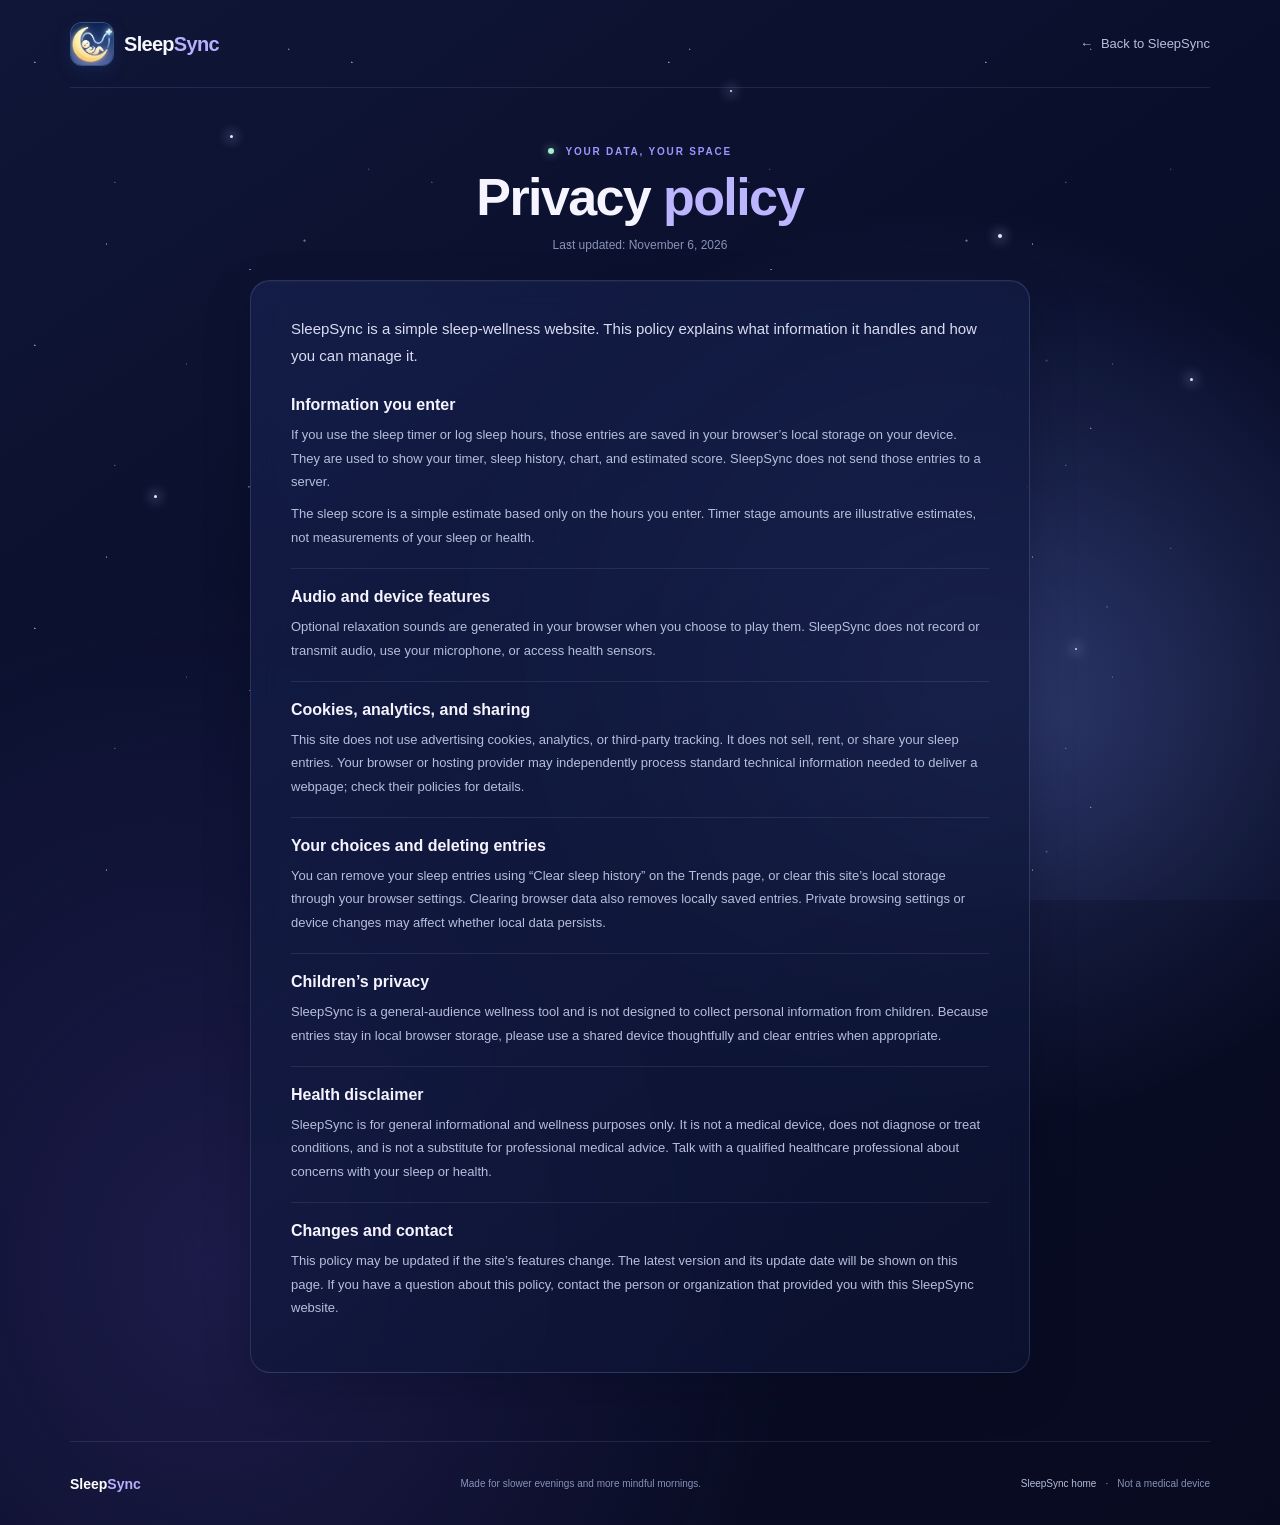
==== privacy.html @ 6bc11422 "Add files via upload" ====
<!doctype html>
<html lang="en">
<head>
  <meta charset="utf-8">
  <meta name="viewport" content="width=device-width, initial-scale=1">
  <meta name="theme-color" content="#080d28">
  <meta name="description" content="Read the SleepSync privacy policy and learn how sleep entries and preferences are handled.">
  <title>Privacy Policy — SleepSync</title>
  <link rel="stylesheet" href="styles.css">
</head>
<body>
  <div class="sky" aria-hidden="true">
    <span class="sky-star star-one"></span><span class="sky-star star-two"></span>
    <span class="sky-star star-three"></span><span class="sky-star star-four"></span>
    <span class="sky-star star-five"></span><span class="sky-star star-six"></span>
    <span class="sky-star star-seven"></span><span class="sky-star star-eight"></span>
    <span class="sky-glow"></span>
  </div>
  <div class="site-shell">
    <header class="site-header">
      <a class="brand" href="index.html" aria-label="SleepSync home">
        <span class="brand-icon" aria-hidden="true"><img src="assets/sleepsync-icon.png" alt=""></span>
        <span class="brand-name">Sleep<span>Sync</span></span>
      </a>
      <a class="back-link" href="index.html"><span aria-hidden="true">←</span> Back to SleepSync</a>
    </header>
    <main class="policy-main">
      <section class="policy-heading">
        <p class="eyebrow"><span class="status-dot"></span> YOUR DATA, YOUR SPACE</p>
        <h1>Privacy <span>policy</span></h1>
        <p>Last updated: November 6, 2026</p>
      </section>
      <article class="glass-card policy-content">
        <p class="policy-lead">SleepSync is a simple sleep-wellness website. This policy explains what information it handles and how you can manage it.</p>
        <section>
          <h2>Information you enter</h2>
          <p>If you use the sleep timer or log sleep hours, those entries are saved in your browser’s local storage on your device. They are used to show your timer, sleep history, chart, and estimated score. SleepSync does not send those entries to a server.</p>
          <p>The sleep score is a simple estimate based only on the hours you enter. Timer stage amounts are illustrative estimates, not measurements of your sleep or health.</p>
        </section>
        <section>
          <h2>Audio and device features</h2>
          <p>Optional relaxation sounds are generated in your browser when you choose to play them. SleepSync does not record or transmit audio, use your microphone, or access health sensors.</p>
        </section>
        <section>
          <h2>Cookies, analytics, and sharing</h2>
          <p>This site does not use advertising cookies, analytics, or third-party tracking. It does not sell, rent, or share your sleep entries. Your browser or hosting provider may independently process standard technical information needed to deliver a webpage; check their policies for details.</p>
        </section>
        <section>
          <h2>Your choices and deleting entries</h2>
          <p>You can remove your sleep entries using “Clear sleep history” on the Trends page, or clear this site’s local storage through your browser settings. Clearing browser data also removes locally saved entries. Private browsing settings or device changes may affect whether local data persists.</p>
        </section>
        <section>
          <h2>Children’s privacy</h2>
          <p>SleepSync is a general-audience wellness tool and is not designed to collect personal information from children. Because entries stay in local browser storage, please use a shared device thoughtfully and clear entries when appropriate.</p>
        </section>
        <section>
          <h2>Health disclaimer</h2>
          <p>SleepSync is for general informational and wellness purposes only. It is not a medical device, does not diagnose or treat conditions, and is not a substitute for professional medical advice. Talk with a qualified healthcare professional about concerns with your sleep or health.</p>
        </section>
        <section>
          <h2>Changes and contact</h2>
          <p>This policy may be updated if the site’s features change. The latest version and its update date will be shown on this page. If you have a question about this policy, contact the person or organization that provided you with this SleepSync website.</p>
        </section>
      </article>
    </main>
    <footer class="site-footer">
      <a class="footer-brand" href="index.html">Sleep<span>Sync</span></a>
      <p>Made for slower evenings and more mindful mornings.</p>
      <div class="footer-links"><a href="index.html">SleepSync home</a><span aria-hidden="true">·</span><span>Not a medical device</span></div>
    </footer>
  </div>
</body>
</html>
---- styles.css ----
:root {
  color-scheme: dark;
  --ink: #f5f4ff;
  --muted: #b6bedc;
  --dim: #8792b6;
  --night: #080d28;
  --panel: rgba(15, 23, 58, .72);
  --line: rgba(184, 199, 255, .16);
  --blue: #776fff;
  --blue-bright: #9c96ff;
  --gold: #f4d98e;
  font-family: "DM Sans", "Segoe UI", sans-serif;
}

* { box-sizing: border-box; }

html { min-width: 320px; background: var(--night); scroll-behavior: smooth; }

body {
  min-width: 320px;
  min-height: 100vh;
  margin: 0;
  color: var(--ink);
  background:
    radial-gradient(ellipse at 74% 44%, rgba(84, 105, 185, .36), transparent 38%),
    radial-gradient(ellipse at 17% 83%, rgba(54, 46, 118, .44), transparent 38%),
    linear-gradient(145deg, #101637 0%, #080d28 48%, #080b20 100%);
  overflow-x: hidden;
}

button, input { font: inherit; }
button, a, input { -webkit-tap-highlight-color: transparent; }
button:focus-visible, a:focus-visible, input:focus-visible { outline: 2px solid #f4d98e; outline-offset: 4px; }
a { color: inherit; }

.sky { position: fixed; inset: 0; z-index: 0; overflow: hidden; pointer-events: none; }
.sky::before, .sky::after {
  position: absolute;
  inset: 0;
  content: "";
  background-image:
    radial-gradient(1px 1px at 11% 22%, rgba(236, 242, 255, .85) 50%, transparent 100%),
    radial-gradient(1px 1px at 72% 13%, rgba(236, 242, 255, .7) 50%, transparent 100%),
    radial-gradient(1px 1px at 48% 64%, rgba(236, 242, 255, .72) 50%, transparent 100%),
    radial-gradient(1.5px 1.5px at 92% 49%, rgba(194, 215, 255, .7) 50%, transparent 100%),
    radial-gradient(1px 1px at 23% 78%, rgba(236, 242, 255, .7) 50%, transparent 100%),
    radial-gradient(1px 1px at 64% 90%, rgba(236, 242, 255, .75) 50%, transparent 100%);
  background-size: 317px 283px, 401px 379px, 521px 421px, 331px 491px, 463px 313px, 389px 541px;
  opacity: .7;
}
.sky::after { transform: translate(80px, 120px); opacity: .32; }
.sky-glow {
  position: absolute;
  top: 31%;
  right: -17%;
  width: min(76vw, 880px);
  aspect-ratio: 1;
  border-radius: 50%;
  background: radial-gradient(circle, rgba(97, 113, 194, .18), rgba(69, 83, 163, .07) 39%, transparent 71%);
}
.sky-star { position: absolute; width: 3px; height: 3px; border-radius: 50%; background: #e7eaff; box-shadow: 0 0 12px 3px rgba(193, 212, 255, .4); }
.star-one { top: 15%; left: 18%; }.star-two { top: 26%; left: 78%; width: 4px; height: 4px; }.star-three { top: 55%; left: 12%; }
.star-four { top: 72%; left: 84%; width: 2px; height: 2px; }.star-five { top: 87%; left: 36%; }.star-six { top: 10%; left: 57%; width: 2px; height: 2px; }
.star-seven { top: 42%; left: 93%; }.star-eight { top: 64%; left: 61%; width: 2px; height: 2px; }
.sky-moon { position: absolute; width: clamp(150px, 22vw, 250px); right: -7%; bottom: -12%; opacity: .36; filter: drop-shadow(0 0 20px rgba(239, 218, 164, .16)); }

.site-shell { position: relative; z-index: 1; width: min(1140px, calc(100% - 64px)); margin: 0 auto; }
.site-header { min-height: 88px; display: flex; align-items: center; justify-content: space-between; gap: 24px; border-bottom: 1px solid rgba(202, 212, 255, .11); }
.brand { display: inline-flex; flex: 0 0 auto; align-items: center; gap: 10px; text-decoration: none; }
.brand-icon { display: block; width: 44px; height: 44px; flex: 0 0 auto; overflow: hidden; border: 1px solid rgba(185, 207, 255, .25); border-radius: 12px; background: #102855; box-shadow: 0 5px 16px rgba(34, 75, 146, .24); }
.brand-icon img { display: block; width: 100%; height: 100%; object-fit: cover; }
.brand-name { color: #f7f8ff; font: 800 20px/1 "Manrope", sans-serif; letter-spacing: -.7px; white-space: nowrap; }
.brand-name span, .footer-brand span { color: #b6b0ff; }
.main-nav { display: flex; align-items: center; gap: 5px; padding: 5px; border: 1px solid rgba(190, 201, 255, .12); border-radius: 999px; background: rgba(9, 14, 40, .46); }
.nav-link { min-width: 82px; padding: 10px 17px; border: 0; border-radius: 999px; background: transparent; color: var(--muted); font-size: 13px; font-weight: 600; cursor: pointer; transition: background .2s ease, color .2s ease; }
.nav-link:hover { color: var(--ink); }
.nav-link.is-active { color: #fff; background: linear-gradient(135deg, #716af2, #514bd4); box-shadow: 0 5px 20px rgba(95, 88, 232, .25); }
.help-menu { position: relative; }
.help-menu-panel { position: absolute; z-index: 8; top: calc(100% + 10px); right: 0; display: grid; width: max-content; min-width: 220px; gap: 3px; padding: 7px; border: 1px solid var(--line); border-radius: 12px; background: rgba(12, 19, 50, .98); box-shadow: 0 14px 36px rgba(0, 0, 0, .35); }
.help-menu-panel[hidden] { display: none; }
.help-menu-item { padding: 11px 12px; border: 0; border-radius: 8px; background: transparent; color: var(--ink); font-size: 12px; text-align: left; cursor: pointer; }
.help-menu-item:hover, .help-menu-item:focus-visible { background: rgba(119, 111, 255, .16); }
.header-actions { display: flex; align-items: center; gap: 16px; }
.header-policy, .back-link { color: var(--muted); font-size: 13px; text-decoration: none; white-space: nowrap; }
.header-policy:hover, .back-link:hover, .footer-links a:hover { color: #fff; }
.header-download { display: inline-flex; min-height: 38px; align-items: center; justify-content: center; gap: 8px; padding: 0 14px; border: 1px solid rgba(170, 163, 255, .4); border-radius: 10px; background: linear-gradient(135deg, #7971ff, #5851dc); color: #fff; box-shadow: 0 6px 17px rgba(94, 86, 230, .2); font-size: 11px; font-weight: 700; text-decoration: none; white-space: nowrap; transition: transform .18s ease, background .18s ease; }
.header-download:hover { transform: translateY(-1px); background: linear-gradient(135deg, #8982ff, #6962e8); }
.back-link { display: flex; align-items: center; gap: 8px; }
.document-shortcuts { display: flex; flex-wrap: wrap; justify-content: flex-end; gap: 9px; padding: 12px 0 0; }
.document-shortcuts a { display: inline-flex; min-height: 34px; align-items: center; gap: 7px; padding: 0 12px; border: 1px solid rgba(170, 163, 255, .25); border-radius: 9px; background: rgba(119, 111, 255, .09); color: #d3d0ff; font-size: 11px; font-weight: 600; text-decoration: none; }
.document-shortcuts a:hover { border-color: rgba(170, 163, 255, .55); background: rgba(119, 111, 255, .17); color: #fff; }
.document-shortcuts a span { color: var(--gold); }

.view-panel { animation: rise-in .38s ease both; }
@keyframes rise-in { from { opacity: 0; transform: translateY(8px); } to { opacity: 1; transform: translateY(0); } }
.home-view { padding: 48px 0 50px; }
.hero-copy { max-width: 640px; margin: 0 auto 25px; text-align: center; }
.eyebrow { margin: 0 0 12px; color: var(--blue-bright); font-size: 10px; font-weight: 700; letter-spacing: 1.8px; }
.status-dot { display: inline-block; width: 6px; height: 6px; margin: 0 7px 1px 0; border-radius: 50%; background: #a7efcf; box-shadow: 0 0 10px rgba(167, 239, 207, .7); }
h1, h2, p { margin-top: 0; }
h1, h2 { font-family: "Manrope", "Segoe UI", sans-serif; }
.hero-copy h1, .section-intro h1, .policy-heading h1 { margin: 0; font-size: clamp(32px, 4vw, 45px); font-weight: 600; line-height: 1.1; letter-spacing: -1.6px; }
.hero-copy h1 span, .section-intro h1 span, .policy-heading h1 span { color: #bbb6ff; }
.hero-credits { display: flex; flex-wrap: wrap; align-items: center; justify-content: center; gap: 6px 15px; max-width: 610px; margin: 20px auto 0; padding-top: 13px; border-top: 1px solid rgba(202, 212, 255, .13); color: var(--muted); font-size: 10px; line-height: 1.6; }
.hero-credits strong { color: #ecebff; font-weight: 600; }
.dashboard-grid { display: grid; grid-template-columns: minmax(0, 1fr); gap: 18px; max-width: 760px; margin: 0 auto; }
.glass-card { border: 1px solid var(--line); border-radius: 20px; background: linear-gradient(145deg, rgba(22, 32, 77, .77), rgba(12, 19, 50, .72)); box-shadow: 0 18px 48px rgba(3, 7, 27, .23), inset 0 1px 0 rgba(255,255,255,.035); backdrop-filter: blur(14px); }
.tracker-card, .cycle-metric { padding: 25px 30px; }
.card-heading { display: flex; align-items: center; justify-content: space-between; gap: 16px; }
.card-heading .eyebrow { margin-bottom: 8px; }
.card-heading h2, .log-card h2 { margin: 0; font-size: 19px; font-weight: 600; letter-spacing: -.5px; }
.muted-copy { color: var(--muted); font-size: 13px; line-height: 1.7; }
.timer-display { padding: 0 0 17px; color: #fff; font: 500 clamp(44px, 6vw, 62px)/1.2 "Manrope", sans-serif; letter-spacing: 2px; font-variant-numeric: tabular-nums; text-align: center; }
.sleep-stages { display: grid; grid-template-columns: repeat(3, minmax(0, 1fr)); gap: 8px; padding: 16px 0; border-top: 1px solid rgba(196, 206, 255, .11); border-bottom: 1px solid rgba(196, 206, 255, .11); }
.sleep-stages div { color: var(--muted); font-size: 12px; text-align: center; }
.estimate-note { margin: 11px 0 17px; color: var(--dim); font-size: 10px; line-height: 1.5; text-align: center; }
.button-row { display: flex; justify-content: center; gap: 12px; }
.button { min-height: 43px; padding: 0 18px; border: 1px solid transparent; border-radius: 11px; font-size: 12px; font-weight: 700; cursor: pointer; transition: transform .18s ease, background .18s ease, opacity .18s ease; }
.button:hover:not(:disabled) { transform: translateY(-1px); }
.button:disabled { opacity: .43; cursor: not-allowed; }
.button-primary { background: linear-gradient(135deg, #7971ff, #5851dc); color: white; box-shadow: 0 7px 18px rgba(94, 86, 230, .22); }
.button-primary:hover:not(:disabled) { background: linear-gradient(135deg, #8982ff, #6962e8); }
.button-secondary { border-color: rgba(190, 201, 255, .2); background: rgba(255,255,255,.035); color: #e7e8f7; }
.button-secondary:hover:not(:disabled) { background: rgba(255,255,255,.09); }
.session-message { min-height: 16px; margin: 12px 0 0; color: var(--dim); font-size: 11px; }
.session-message:empty { display: none; }
.cycle-metrics { display: grid; grid-template-columns: repeat(2, minmax(0, 1fr)); gap: 16px; max-width: 760px; margin: 15px auto 0; }
.cycle-metric h2 { margin: 0 0 15px; font-size: 15px; font-weight: 600; }
.metric-value { display: flex; align-items: baseline; gap: 6px; color: #fff; }
.metric-value strong { font: 600 34px/1 "Manrope", sans-serif; }
.metric-value > span { color: var(--muted); font-size: 12px; }
.score-meter { height: 5px; margin: 12px 0 10px; overflow: hidden; border-radius: 999px; background: rgba(183, 192, 255, .14); }
.score-meter > span { display: block; width: 0; height: 100%; border-radius: inherit; background: linear-gradient(90deg, #928bff, #f1cf68); transition: width .3s ease; }
.score-caption, .metric-note { margin: 0; color: var(--muted); font-size: 11px; line-height: 1.6; }
.metric-unavailable { min-height: 38px; color: #dedbf9; font-size: 20px; font-weight: 600; }
.text-link, .text-button { color: #c1bdff; font-size: 12px; font-weight: 600; text-decoration: none; }
.text-link span, .text-button span { padding-left: 4px; }
.text-link:hover, .text-button:hover { color: #fff; }
.text-button { padding: 0; border: 0; background: none; cursor: pointer; }
.showcase-section { max-width: 940px; margin: 91px auto 10px; padding-top: 37px; border-top: 1px solid rgba(202, 212, 255, .13); scroll-margin-top: 28px; }
.showcase-intro { max-width: 610px; margin: 0 auto 28px; text-align: center; }
.showcase-intro h1, .showcase-intro h2 { margin: 0; font-size: clamp(29px, 4vw, 39px); font-weight: 600; letter-spacing: -1.5px; }
.showcase-intro h1 span, .showcase-intro h2 span { color: #bbb6ff; }
.showcase-intro > p:last-child { margin: 12px auto 0; color: var(--muted); font-size: 13px; line-height: 1.8; }
.app-description { margin: 30px 0 24px; }
.app-description > h3 { margin: 0 0 13px; color: #e5e2ff; font-size: 18px; font-weight: 600; text-align: center; }
.app-description-grid { display: grid; grid-template-columns: minmax(0, .8fr) minmax(0, 1.5fr); gap: 14px; }
.app-description-card { padding: 20px 22px; }
.app-description-card h4 { margin: 0 0 9px; color: #c1bdff; font-size: 13px; font-weight: 600; }
.app-description-card p { margin: 0; color: var(--muted); font-size: 12px; line-height: 1.8; }
.app-description-card p + p { margin-top: 10px; }
.app-description-card h5 { margin: 13px 0 6px; color: #c1bdff; font-size: 12px; font-weight: 600; }
.app-feature-list { display: grid; gap: 5px; margin: 0; padding-left: 18px; color: var(--muted); font-size: 12px; line-height: 1.7; }
.brand-showcase { display: grid; width: min(100%, 300px); justify-items: center; gap: 12px; margin: 30px auto 24px; padding: 18px 20px 20px; border: 1px solid rgba(190, 201, 255, .16); border-radius: 18px; background: linear-gradient(145deg, rgba(24, 35, 83, .55), rgba(12, 18, 48, .46)); box-shadow: 0 12px 32px rgba(3, 7, 25, .2); }
.brand-showcase .eyebrow { margin: 0; color: #c1bdff; font-size: 10px; letter-spacing: 1.5px; }
.about-brand-logo { display: block; width: min(190px, 78%); height: auto; border: 1px solid rgba(190, 201, 255, .12); border-radius: 12px; object-fit: contain; box-shadow: 0 8px 22px rgba(3, 7, 25, .22); }
.feature-grid { display: grid; grid-template-columns: repeat(3, 1fr); gap: 14px; }
.feature-artwork { margin: 0 0 20px; overflow: hidden; border: 1px solid rgba(190, 201, 255, .13); border-radius: 14px; background: rgba(5, 9, 28, .34); }
.feature-artwork img { display: block; width: 100%; height: auto; }
.feature-artwork figcaption { display: grid; gap: 5px; padding: 14px 18px 16px; border-bottom: 1px solid rgba(190, 201, 255, .12); text-align: center; }
.feature-artwork figcaption strong { color: #e5e2ff; font-size: 14px; font-weight: 600; }
.feature-artwork figcaption span { color: var(--muted); font-size: 11px; line-height: 1.6; }
.feature-card { display: flex; min-height: 224px; flex-direction: column; align-items: flex-start; padding: 22px; }
.feature-icon { display: grid; width: 38px; height: 38px; margin-bottom: 18px; place-items: center; border: 1px solid rgba(244, 217, 142, .23); border-radius: 12px; background: rgba(244, 217, 142, .06); color: var(--gold); font-size: 21px; }
.feature-card .eyebrow { margin-bottom: 6px; font-size: 9px; }
.feature-card h2, .feature-card h3 { margin: 0 0 8px; font: 600 15px "Manrope", "Segoe UI", sans-serif; }
.feature-card > p:not(.eyebrow) { margin: 0; color: var(--muted); font-size: 11px; line-height: 1.75; }
.feature-card .text-button { margin-top: auto; padding-top: 18px; font-size: 11px; text-align: left; }
.showcase-note { margin: 19px 0 0; color: var(--dim); font-size: 10px; text-align: center; }
.showcase-note span { margin-right: 5px; color: #a9a0ff; }
.project-showcase { max-width: 940px; margin: 36px auto 10px; }
.project-showcase .showcase-intro { margin-bottom: 18px; }
.project-showcase .showcase-intro h2 { font-size: clamp(22px, 3vw, 28px); letter-spacing: -.5px; }
.project-showcase .showcase-intro > p:last-child { margin-top: 7px; }
.mockup-gallery { display: flex; gap: 14px; overflow-x: auto; overscroll-behavior-x: contain; padding: 3px 2px 13px; scroll-snap-type: x mandatory; scrollbar-color: rgba(164, 157, 255, .72) rgba(190, 201, 255, .1); scrollbar-width: thin; -webkit-overflow-scrolling: touch; }
.showcase-image { display: grid; height: 440px; flex: 0 0 250px; grid-template-rows: auto minmax(0, 1fr); gap: 8px; overflow: hidden; padding: 10px; border: 1px solid rgba(190, 201, 255, .14); border-radius: 14px; background: rgba(4, 8, 24, .52); color: var(--ink); text-decoration: none; scroll-snap-align: start; }
.showcase-image img { display: block; width: 100%; height: 100%; min-width: 0; min-height: 0; object-fit: contain; transition: transform .24s ease; }
.showcase-image:hover img { transform: scale(1.025); }
.showcase-caption { display: grid; align-content: center; gap: 4px; min-height: 52px; padding: 2px 4px; text-align: left; }
.showcase-caption strong { font-size: 12px; }
.showcase-caption > span { color: var(--muted); font-size: 10px; line-height: 1.5; }
.showcase-links { display: grid; grid-template-columns: repeat(auto-fit, minmax(170px, 1fr)); gap: 10px; padding: 18px 0 4px; }
.showcase-links a { display: flex; min-height: 44px; align-items: center; justify-content: center; gap: 7px; padding: 9px 12px; border: 1px solid rgba(190, 201, 255, .14); border-radius: 12px; background: rgba(15, 23, 58, .48); color: #c1bdff; font-size: 11px; font-weight: 600; line-height: 1.45; text-align: center; text-decoration: none; transition: background .2s ease, border-color .2s ease, color .2s ease; }
.showcase-links a:hover { border-color: rgba(190, 201, 255, .32); background: rgba(30, 39, 84, .72); color: #fff; }
.showcase-links a span { margin-left: 4px; }

.content-view { min-height: 570px; padding: 58px 0 64px; }
.homepage-about .showcase-section { margin-top: 72px; }
.section-intro { max-width: 620px; margin: 0 auto 33px; text-align: center; }
.section-intro h1 { font-size: clamp(34px, 4vw, 48px); }
.cycle-info-view .section-intro { max-width: 760px; margin-bottom: 32px; }
.cycle-info-view .section-intro h1 { font-size: clamp(31px, 4.5vw, 46px); }
.cycle-stage-list { display: grid; max-width: 760px; gap: 14px; margin: 0 auto; }
.cycle-stage, .cycle-tip { padding: 22px 26px; }
.cycle-stage h2, .cycle-tip h2 { margin: 0 0 8px; color: #e5e2ff; font-size: 19px; font-weight: 600; }
.cycle-stage p, .cycle-tip p { margin: 0; color: var(--muted); font-size: 14px; line-height: 1.7; }
.cycle-tip { border-color: rgba(244, 217, 142, .22); background: linear-gradient(145deg, rgba(67, 58, 112, .48), rgba(17, 26, 67, .7)); }
.cycle-tip h2 { color: var(--gold); }
.cycle-home-action { display: flex; justify-content: center; margin-top: 24px; }
.section-intro > p:last-child { max-width: 550px; margin: 15px auto 0; color: var(--muted); font-size: 14px; line-height: 1.7; }
.sound-grid { display: grid; grid-template-columns: repeat(3, 1fr); gap: 15px; max-width: 940px; margin: 0 auto; }
.sound-card { display: flex; min-height: 208px; flex-direction: column; align-items: flex-start; padding: 24px; border: 1px solid var(--line); border-radius: 18px; background: linear-gradient(145deg, rgba(24, 35, 83, .78), rgba(12, 18, 48, .72)); color: var(--ink); text-align: left; cursor: pointer; transition: border-color .2s, transform .2s, background .2s; }
.sound-card:hover, .sound-card.is-playing { transform: translateY(-3px); border-color: rgba(160, 153, 255, .68); background: linear-gradient(145deg, rgba(36, 44, 104, .85), rgba(14, 21, 58, .82)); }
.sound-icon { margin-bottom: 21px; color: var(--gold); font-size: 25px; }
.sound-name { font: 600 18px "Manrope", sans-serif; }
.sound-detail { margin-top: 6px; color: var(--muted); font-size: 12px; }
.sound-play { display: flex; width: 100%; justify-content: space-between; margin-top: auto; padding-top: 22px; color: #c1bdff; font-size: 11px; font-weight: 600; }
.sound-controls { display: flex; align-items: center; justify-content: space-between; gap: 20px; max-width: 940px; margin: 17px auto 0; padding: 19px 23px; }
.sound-controls .eyebrow { margin-bottom: 4px; }
.sound-status { margin: 0; color: #fff; font-size: 13px; }
.volume-control { display: flex; align-items: center; gap: 12px; color: var(--muted); font-size: 11px; }
.volume-control input { width: 125px; accent-color: #928bff; cursor: pointer; }
.privacy-hint { margin: 19px 0 0; color: var(--dim); font-size: 11px; text-align: center; }
.privacy-hint span { margin-right: 5px; color: #a9a0ff; }
.guide-grid { display: grid; grid-template-columns: repeat(2, 1fr); gap: 14px; max-width: 940px; margin: 0 auto; }
.guide-card { min-height: 182px; padding: 23px 25px; }
.guide-number { color: var(--blue-bright); font-size: 10px; font-weight: 700; letter-spacing: 1.5px; }
.guide-card h2 { margin: 16px 0 8px; font-size: 17px; font-weight: 600; }
.guide-card p { margin: 0; color: var(--muted); font-size: 12px; line-height: 1.75; }
.guide-note { border-color: rgba(244, 217, 142, .19); background: linear-gradient(145deg, rgba(46, 41, 70, .62), rgba(20, 23, 49, .66)); }
.guide-note .guide-number { color: var(--gold); }
.trends-grid { display: grid; grid-template-columns: minmax(255px, .8fr) minmax(0, 1.4fr); gap: 16px; max-width: 940px; margin: 0 auto 16px; }
.log-card, .chart-card, .history-card { padding: 25px; }
.log-card h2 { margin: 0 0 22px; }
.log-card form { display: flex; flex-direction: column; gap: 9px; }
.log-card label { margin-top: 5px; color: var(--muted); font-size: 11px; }
.input-with-suffix { position: relative; }
.input-with-suffix input { padding-right: 60px; }
.input-with-suffix > span { position: absolute; top: 50%; right: 14px; color: var(--dim); font-size: 11px; transform: translateY(-50%); }
.log-card input { width: 100%; min-height: 43px; padding: 0 13px; border: 1px solid rgba(190, 201, 255, .18); border-radius: 10px; background: rgba(6, 11, 34, .6); color: #fff; font-size: 13px; }
.log-card input::placeholder { color: #7580a8; }
.log-card input[type="date"]::-webkit-calendar-picker-indicator { filter: invert(.8); }
.log-button { margin-top: 7px; }
.form-message { min-height: 15px; margin: 0; color: #b8e4cb; font-size: 11px; }
.chart-card .card-heading { margin-bottom: 16px; }
.chart-unit { color: var(--dim); font-size: 9px; letter-spacing: 1.4px; }
.sleep-chart { position: relative; display: flex; min-height: 190px; align-items: flex-end; justify-content: space-around; gap: 12px; padding: 18px 5px 25px; border-bottom: 1px solid rgba(190, 201, 255, .15); background: repeating-linear-gradient(to top, transparent 0, transparent 43px, rgba(190, 201, 255, .08) 44px, transparent 45px); }
.chart-bar-wrap { position: relative; z-index: 1; display: flex; height: 150px; flex: 1; flex-direction: column; align-items: center; justify-content: flex-end; gap: 8px; }
.chart-bar { position: relative; width: min(34px, 78%); min-height: 3px; border-radius: 7px 7px 2px 2px; background: linear-gradient(180deg, #a5a0ff, #6660e5); box-shadow: 0 0 14px rgba(119, 111, 255, .18); transition: height .35s ease; }
.chart-bar[data-in-range="true"] { background: linear-gradient(180deg, #a9e3ce, #609dba); }
.chart-hours { position: absolute; top: -19px; color: #e7e8f7; font-size: 9px; }
.chart-day { position: absolute; bottom: -19px; color: var(--dim); font-size: 9px; }
.chart-legend { display: flex; justify-content: space-between; gap: 10px; margin-top: 14px; color: var(--muted); font-size: 10px; }
.chart-legend span { display: flex; align-items: center; gap: 6px; }
.chart-legend i { width: 7px; height: 7px; border-radius: 50%; background: #847dff; }
.chart-legend .chart-target i { background: #86cbbd; }
.history-card { max-width: 940px; margin: 0 auto; }
.history-count { color: var(--dim); font-size: 11px; }
.sleep-history { margin-top: 11px; }
.empty-state { margin: 0; padding: 17px 0 4px; color: var(--dim); font-size: 12px; }
.history-row { display: grid; grid-template-columns: 1fr auto auto; align-items: center; gap: 20px; padding: 13px 0; border-top: 1px solid rgba(190, 201, 255, .1); }
.history-date { color: #f2f2fc; font-size: 12px; }
.history-hours { color: var(--muted); font-size: 11px; }
.history-score { min-width: 68px; padding: 6px 9px; border: 1px solid rgba(170, 163, 255, .18); border-radius: 999px; color: #cac6ff; font-size: 10px; text-align: center; }
.clear-data { margin-top: 16px; color: #edb3b3; font-size: 11px; }

.policy-main { max-width: 780px; margin: 0 auto; padding: 58px 0 68px; }
.policy-heading { margin-bottom: 28px; text-align: center; }
.policy-heading h1 { font-size: clamp(38px, 5vw, 52px); }
.policy-heading > p:last-child { margin: 12px 0 0; color: var(--dim); font-size: 12px; }
.policy-content { padding: 34px 40px; }
.policy-lead { margin: 0 0 27px; color: #d9dcf1; font-size: 15px; line-height: 1.8; }
.policy-content section { padding: 19px 0; border-top: 1px solid rgba(190, 201, 255, .11); }
.policy-content section:first-of-type { border-top: 0; padding-top: 0; }
.policy-content h2 { margin: 0 0 9px; font-size: 16px; font-weight: 600; }
.policy-content section p { margin: 0 0 9px; color: var(--muted); font-size: 13px; line-height: 1.8; }
.policy-content section p:last-child { margin-bottom: 0; }
.document-main { max-width: 860px; margin: 0 auto; padding: 48px 0 64px; }
.document-heading { margin-bottom: 25px; text-align: center; }
.document-heading h1 { margin: 0; font-size: clamp(32px, 4.5vw, 48px); font-weight: 600; line-height: 1.12; letter-spacing: -1.9px; }
.document-heading h1 span { color: #bbb6ff; }
.document-heading > p:last-child { margin: 12px 0 0; color: var(--dim); font-size: 11px; }
.document-content { padding: 31px 38px; }
.document-content section { padding: 19px 0; border-top: 1px solid rgba(190, 201, 255, .11); }
.document-content section:first-of-type { padding-top: 20px; }
.document-content h2 { margin: 0 0 10px; font-size: 16px; font-weight: 600; }
.document-content p, .document-content li { color: var(--muted); font-size: 12px; line-height: 1.8; }
.document-content p { margin: 0 0 10px; }
.document-content p:last-child { margin-bottom: 0; }
.document-content ul { display: grid; gap: 7px; margin: 0; padding-left: 20px; }
.document-content li::marker { color: var(--blue-bright); }
.document-content strong { color: #ecebff; font-weight: 600; }
.document-content code { padding: 2px 5px; border: 1px solid rgba(190, 201, 255, .12); border-radius: 5px; background: rgba(5, 9, 28, .4); color: #dedbff; font-size: .9em; }
.document-callout { padding: 15px 17px; border: 1px solid rgba(244, 217, 142, .2); border-radius: 12px; background: rgba(244, 217, 142, .045); color: var(--muted); font-size: 11px; line-height: 1.8; }
.document-callout strong { color: var(--gold); }
.help-dialog { width: min(940px, calc(100vw - 32px)); height: min(900px, calc(100dvh - 40px)); max-width: none; max-height: none; padding: 0; overflow: hidden; border: 1px solid rgba(190, 201, 255, .22); border-radius: 18px; background: #0b1130; color: var(--ink); box-shadow: 0 24px 80px rgba(0, 0, 0, .58); }
.help-dialog::backdrop { background: rgba(3, 6, 20, .76); backdrop-filter: blur(7px); }
.help-dialog-header { display: flex; min-height: 58px; align-items: center; justify-content: space-between; gap: 14px; padding: 10px 16px 10px 22px; border-bottom: 1px solid var(--line); background: rgba(15, 23, 58, .96); }
.help-dialog-header h2 { margin: 0; font-size: 14px; font-weight: 600; }
.help-dialog-close { display: grid; width: 34px; height: 34px; flex: 0 0 auto; place-items: center; border: 1px solid rgba(190, 201, 255, .17); border-radius: 9px; background: rgba(255,255,255,.04); color: var(--ink); font-size: 23px; line-height: 1; cursor: pointer; }
.help-dialog-close:hover { background: rgba(255,255,255,.11); }
.help-dialog-frame { display: block; width: 100%; height: calc(100% - 58px); border: 0; background: var(--night); }
body.document-embed { min-width: 0; }
body.document-embed .site-header, body.document-embed .site-footer { display: none; }
body.document-embed .site-shell { width: min(860px, calc(100% - 32px)); }
body.document-embed .document-main { padding: 22px 0 36px; }
body.document-embed .document-heading { margin-bottom: 18px; }
body.document-embed .document-heading h1 { font-size: clamp(29px, 4vw, 42px); }
body.document-embed .document-content { padding: 24px 30px; }

.site-footer { display: grid; grid-template-columns: auto 1fr auto; align-items: center; gap: 20px; min-height: 84px; border-top: 1px solid rgba(202, 212, 255, .11); color: var(--dim); font-size: 10px; }
.footer-brand { color: #fff; font: 700 14px "Manrope", sans-serif; text-decoration: none; }
.site-footer p { margin: 0; text-align: center; }
.footer-links { display: flex; align-items: center; gap: 9px; white-space: nowrap; }
.footer-links a { color: var(--muted); text-decoration: none; }

@media (max-width: 760px) {
  .site-shell { width: min(100% - 36px, 560px); }
  .site-header { min-height: 75px; gap: 12px; }
  .brand { gap: 8px; }
  .brand-icon { width: 37px; height: 37px; border-radius: 10px; }
  .brand-name { font-size: 17px; }
  .main-nav { position: fixed; z-index: 5; right: 0; bottom: 0; left: 0; justify-content: center; gap: 2px; padding: 9px 10px max(9px, env(safe-area-inset-bottom)); border: 0; border-top: 1px solid rgba(190, 201, 255, .15); border-radius: 0; background: rgba(8, 13, 40, .92); backdrop-filter: blur(18px); }
  .nav-link { min-width: 0; flex: 1; max-width: 130px; padding: 11px 9px; font-size: 12px; }
  .help-menu { min-width: 0; flex: 1; max-width: 130px; }
  .help-menu-trigger { width: 100%; }
  .help-menu-panel { position: fixed; top: auto; right: 10px; bottom: calc(64px + env(safe-area-inset-bottom)); }
  .header-actions { gap: 9px; }
  .header-policy { font-size: 12px; }
  .header-download { min-height: 35px; padding: 0 10px; font-size: 10px; }
  .document-shortcuts { display: grid; grid-template-columns: repeat(2, minmax(0, 1fr)); gap: 7px; padding-top: 9px; }
  .document-shortcuts a { min-height: 42px; justify-content: center; padding: 6px 9px; font-size: 10px; line-height: 1.35; text-align: center; }
  .document-shortcuts a span { display: none; }
  .home-view { padding: 27px 0 83px; }
  .hero-copy { margin-bottom: 17px; }
  .hero-copy h1 { font-size: clamp(30px, 8vw, 40px); }
  .hero-credits { gap: 3px 11px; margin-top: 12px; padding: 9px 8px 0; font-size: 9px; }
  .hero-credits span { flex-basis: 100%; text-align: center; }
  .dashboard-grid { grid-template-columns: 1fr; gap: 13px; }
  .tracker-card, .cycle-metric { padding: 21px 19px; }
  .cycle-metrics { gap: 10px; margin-top: 11px; }
  .cycle-metric h2 { min-height: 30px; margin-bottom: 12px; font-size: 12px; line-height: 1.4; }
  .metric-value strong { font-size: 28px; }
  .metric-unavailable { font-size: 16px; }
  .score-caption, .metric-note { font-size: 10px; }
  .showcase-section { margin-top: 62px; padding-top: 28px; }
  .homepage-about .showcase-section { margin-top: 62px; }
  .feature-grid { grid-template-columns: 1fr; gap: 10px; }
  .app-description { margin: 24px 0 20px; }
  .app-description-grid { grid-template-columns: 1fr; gap: 10px; }
  .app-description-card { padding: 18px 19px; }
  .feature-card { min-height: 0; padding: 19px 20px; }
  .feature-icon { margin-bottom: 12px; }
  .feature-card .text-button { padding-top: 13px; }
  .project-showcase { margin-top: 26px; }
  .mockup-gallery { gap: 10px; padding-bottom: 12px; }
  .showcase-image { height: min(116vw, 480px); flex-basis: min(74vw, 310px); padding: 8px; }
  .content-view { min-height: 560px; padding: 43px 0 84px; }
  .cycle-info-view { min-height: 0; padding-top: 39px; }
  .cycle-info-view .section-intro { margin-bottom: 24px; }
  .cycle-info-view .section-intro h1 { font-size: clamp(29px, 8vw, 38px); line-height: 1.18; letter-spacing: -1.2px; }
  .cycle-stage-list { gap: 10px; }
  .cycle-stage, .cycle-tip { padding: 18px 19px; }
  .cycle-stage h2, .cycle-tip h2 { font-size: 16px; }
  .cycle-stage p, .cycle-tip p { font-size: 12px; }
  .cycle-home-action { margin-top: 19px; }
  .section-intro { margin-bottom: 25px; }
  .section-intro > p:last-child { font-size: 13px; }
  .sound-grid { grid-template-columns: 1fr; gap: 10px; }
  .sound-card { min-height: 135px; padding: 18px 20px; }
  .sound-icon { margin-bottom: 11px; }
  .sound-play { padding-top: 14px; }
  .sound-controls { flex-wrap: wrap; padding: 17px; }
  .sound-controls > div { flex: 1; }
  .volume-control { order: 3; width: 100%; }
  .volume-control input { flex: 1; }
  .guide-grid { grid-template-columns: 1fr; gap: 10px; }
  .guide-card { min-height: 0; padding: 19px 20px; }
  .guide-card h2 { margin-top: 10px; }
  .trends-grid { grid-template-columns: 1fr; gap: 12px; }
  .log-card, .chart-card, .history-card { padding: 20px; }
  .policy-main { padding: 43px 0 85px; }
  .policy-content { padding: 24px 21px; }
  .policy-lead { font-size: 14px; }
  .document-main { padding: 38px 0 82px; }
  .document-heading h1 { font-size: clamp(30px, 8vw, 40px); }
  .document-content { padding: 23px 20px; }
  .document-content h2 { font-size: 15px; }
  .document-content p, .document-content li { font-size: 11px; }
  .help-dialog { width: calc(100vw - 16px); height: calc(100dvh - 24px); border-radius: 14px; }
  .help-dialog-header { min-height: 52px; padding: 8px 11px 8px 15px; }
  .help-dialog-header h2 { font-size: 12px; }
  .help-dialog-frame { height: calc(100% - 52px); }
  body.document-embed .site-shell { width: calc(100% - 20px); }
  body.document-embed .document-main { padding: 16px 0 26px; }
  body.document-embed .document-content { padding: 19px 15px; }
  .site-footer { grid-template-columns: 1fr; justify-items: center; gap: 9px; margin-bottom: 68px; padding: 20px 0 18px; text-align: center; }
  .site-footer p { grid-column: auto; grid-row: auto; max-width: 280px; text-align: center; line-height: 1.6; }
  .footer-links { justify-self: center; flex-wrap: wrap; justify-content: center; gap: 8px 14px; margin-top: 3px; white-space: normal; }
  .footer-links > span[aria-hidden="true"] { display: none; }
  .footer-links a, .footer-links > span:last-child { padding: 6px 10px; border: 1px solid rgba(190, 201, 255, .13); border-radius: 999px; background: rgba(15, 23, 58, .38); }
  .sky-moon { right: -18%; bottom: -10%; opacity: .25; }
}

@media (max-width: 390px) {
  .site-shell { width: calc(100% - 26px); }
  .site-header { gap: 7px; }
  .brand-icon { width: 34px; height: 34px; }
  .brand-name { font-size: 16px; }
  .header-actions { gap: 7px; }
  .header-policy { font-size: 10px; }
  .header-download { padding: 0 8px; }
  .nav-link { padding: 10px 5px; font-size: 11px; }
  .sleep-stages { gap: 4px; }
  .sleep-stages div { font-size: 10px; }
  .button-row .button { flex: 1; padding: 0 9px; }
  .chart-legend { font-size: 9px; }
  .footer-links { gap: 6px; font-size: 9px; }
}

@media (prefers-reduced-motion: reduce) {
  *, *::before, *::after { scroll-behavior: auto !important; animation-duration: .01ms !important; animation-iteration-count: 1 !important; transition-duration: .01ms !important; }
}
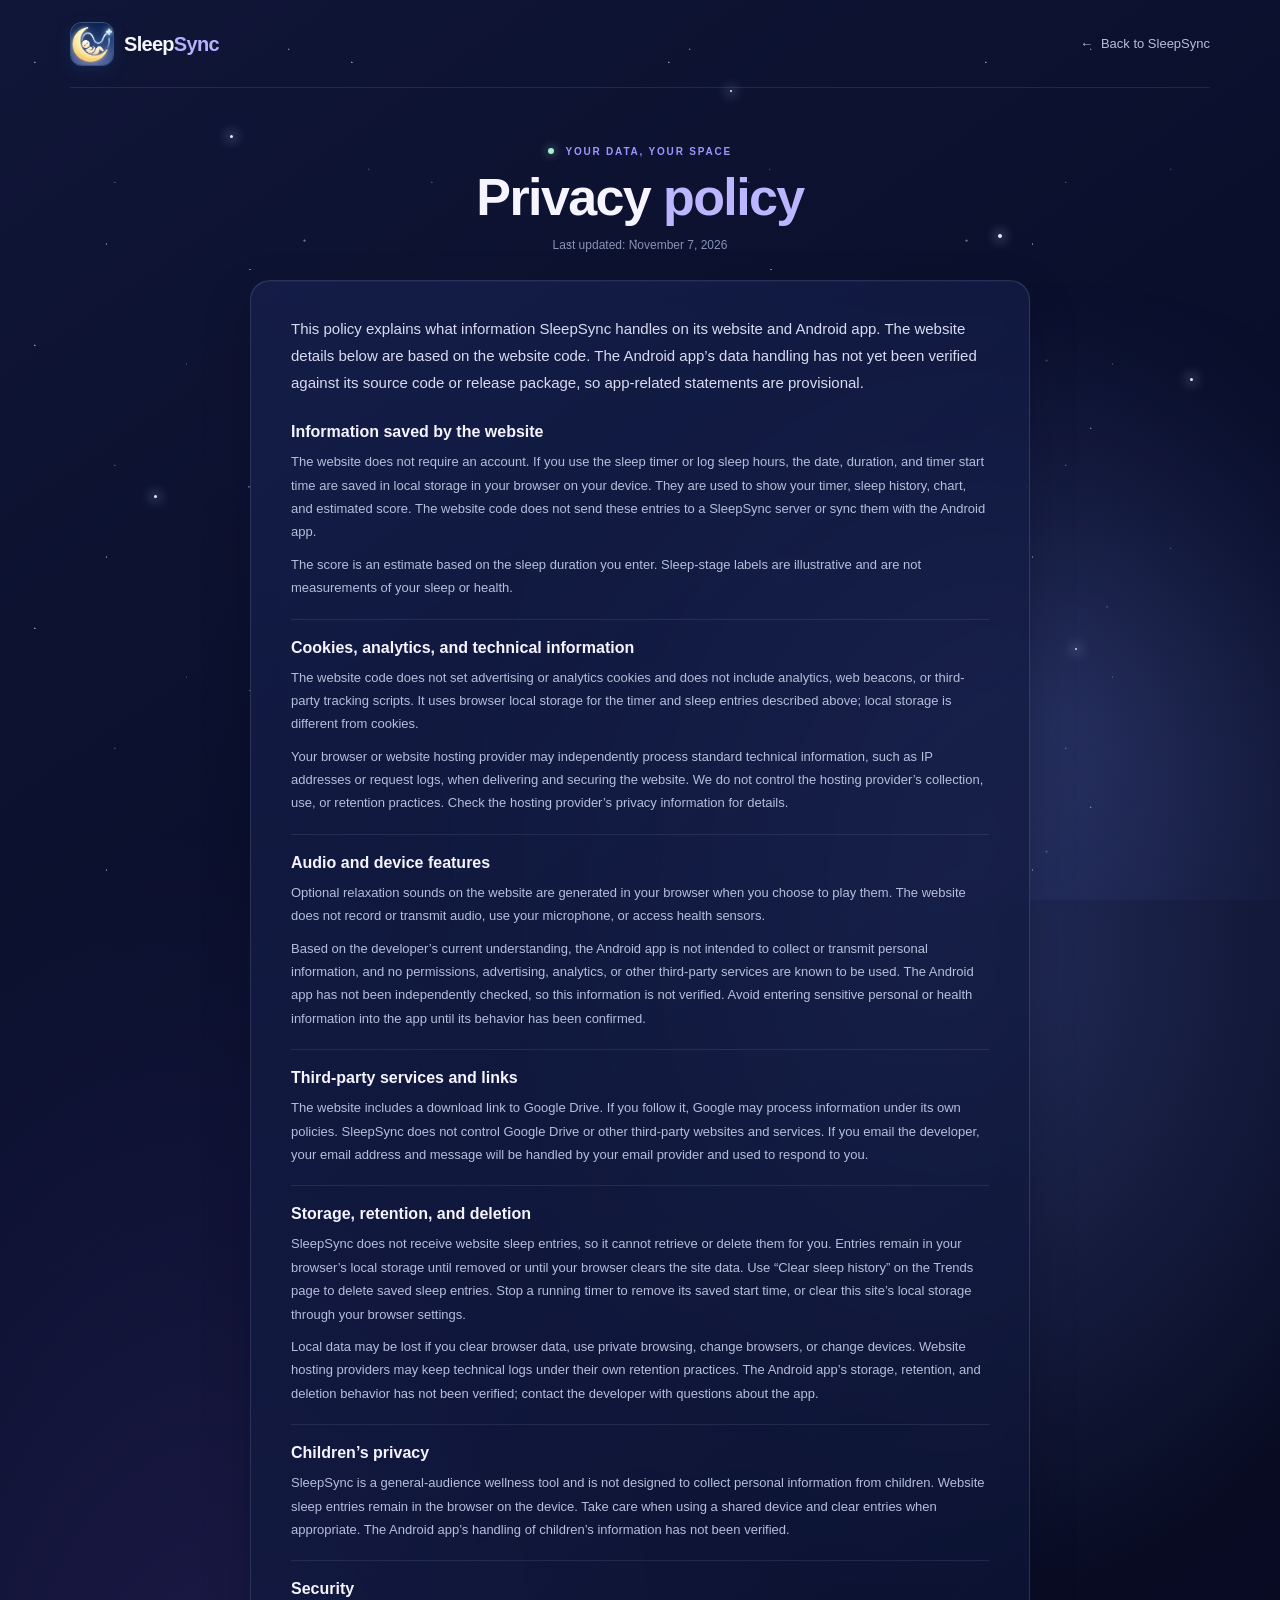
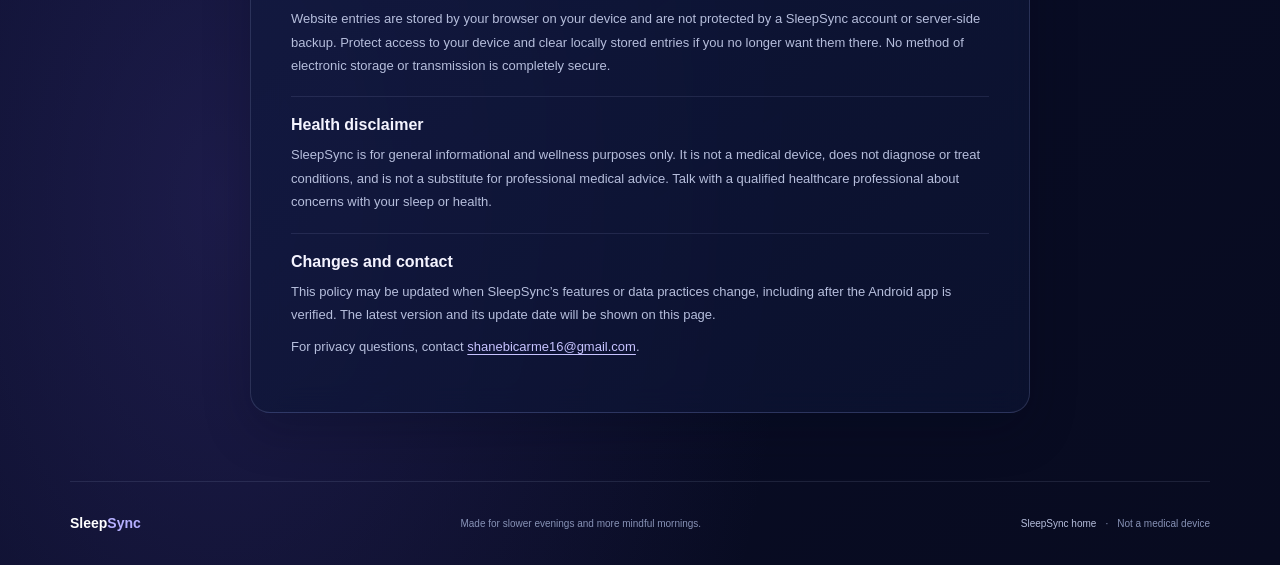
==== commit 20499df6: "Add files via upload" ====
--- a/privacy.html
+++ b/privacy.html
@@ -4,7 +4,7 @@
   <meta charset="utf-8">
   <meta name="viewport" content="width=device-width, initial-scale=1">
   <meta name="theme-color" content="#080d28">
-  <meta name="description" content="Read the SleepSync privacy policy and learn how sleep entries and preferences are handled.">
+  <meta name="description" content="Read the SleepSync privacy policy and learn how website and app information is handled.">
   <title>Privacy Policy — SleepSync</title>
   <link rel="stylesheet" href="styles.css">
 </head>
@@ -28,30 +28,41 @@
       <section class="policy-heading">
         <p class="eyebrow"><span class="status-dot"></span> YOUR DATA, YOUR SPACE</p>
         <h1>Privacy <span>policy</span></h1>
-        <p>Last updated: November 6, 2026</p>
+        <p>Last updated: November 7, 2026</p>
       </section>
       <article class="glass-card policy-content">
-        <p class="policy-lead">SleepSync is a simple sleep-wellness website. This policy explains what information it handles and how you can manage it.</p>
+        <p class="policy-lead">This policy explains what information SleepSync handles on its website and Android app. The website details below are based on the website code. The Android app’s data handling has not yet been verified against its source code or release package, so app-related statements are provisional.</p>
         <section>
-          <h2>Information you enter</h2>
-          <p>If you use the sleep timer or log sleep hours, those entries are saved in your browser’s local storage on your device. They are used to show your timer, sleep history, chart, and estimated score. SleepSync does not send those entries to a server.</p>
-          <p>The sleep score is a simple estimate based only on the hours you enter. Timer stage amounts are illustrative estimates, not measurements of your sleep or health.</p>
+          <h2>Information saved by the website</h2>
+          <p>The website does not require an account. If you use the sleep timer or log sleep hours, the date, duration, and timer start time are saved in local storage in your browser on your device. They are used to show your timer, sleep history, chart, and estimated score. The website code does not send these entries to a SleepSync server or sync them with the Android app.</p>
+          <p>The score is an estimate based on the sleep duration you enter. Sleep-stage labels are illustrative and are not measurements of your sleep or health.</p>
+        </section>
+        <section>
+          <h2>Cookies, analytics, and technical information</h2>
+          <p>The website code does not set advertising or analytics cookies and does not include analytics, web beacons, or third-party tracking scripts. It uses browser local storage for the timer and sleep entries described above; local storage is different from cookies.</p>
+          <p>Your browser or website hosting provider may independently process standard technical information, such as IP addresses or request logs, when delivering and securing the website. We do not control the hosting provider’s collection, use, or retention practices. Check the hosting provider’s privacy information for details.</p>
         </section>
         <section>
           <h2>Audio and device features</h2>
-          <p>Optional relaxation sounds are generated in your browser when you choose to play them. SleepSync does not record or transmit audio, use your microphone, or access health sensors.</p>
+          <p>Optional relaxation sounds on the website are generated in your browser when you choose to play them. The website does not record or transmit audio, use your microphone, or access health sensors.</p>
+          <p>Based on the developer’s current understanding, the Android app is not intended to collect or transmit personal information, and no permissions, advertising, analytics, or other third-party services are known to be used. The Android app has not been independently checked, so this information is not verified. Avoid entering sensitive personal or health information into the app until its behavior has been confirmed.</p>
         </section>
         <section>
-          <h2>Cookies, analytics, and sharing</h2>
-          <p>This site does not use advertising cookies, analytics, or third-party tracking. It does not sell, rent, or share your sleep entries. Your browser or hosting provider may independently process standard technical information needed to deliver a webpage; check their policies for details.</p>
+          <h2>Third-party services and links</h2>
+          <p>The website includes a download link to Google Drive. If you follow it, Google may process information under its own policies. SleepSync does not control Google Drive or other third-party websites and services. If you email the developer, your email address and message will be handled by your email provider and used to respond to you.</p>
         </section>
         <section>
-          <h2>Your choices and deleting entries</h2>
-          <p>You can remove your sleep entries using “Clear sleep history” on the Trends page, or clear this site’s local storage through your browser settings. Clearing browser data also removes locally saved entries. Private browsing settings or device changes may affect whether local data persists.</p>
+          <h2>Storage, retention, and deletion</h2>
+          <p>SleepSync does not receive website sleep entries, so it cannot retrieve or delete them for you. Entries remain in your browser’s local storage until removed or until your browser clears the site data. Use “Clear sleep history” on the Trends page to delete saved sleep entries. Stop a running timer to remove its saved start time, or clear this site’s local storage through your browser settings.</p>
+          <p>Local data may be lost if you clear browser data, use private browsing, change browsers, or change devices. Website hosting providers may keep technical logs under their own retention practices. The Android app’s storage, retention, and deletion behavior has not been verified; contact the developer with questions about the app.</p>
         </section>
         <section>
           <h2>Children’s privacy</h2>
-          <p>SleepSync is a general-audience wellness tool and is not designed to collect personal information from children. Because entries stay in local browser storage, please use a shared device thoughtfully and clear entries when appropriate.</p>
+          <p>SleepSync is a general-audience wellness tool and is not designed to collect personal information from children. Website sleep entries remain in the browser on the device. Take care when using a shared device and clear entries when appropriate. The Android app’s handling of children’s information has not been verified.</p>
+        </section>
+        <section>
+          <h2>Security</h2>
+          <p>Website entries are stored by your browser on your device and are not protected by a SleepSync account or server-side backup. Protect access to your device and clear locally stored entries if you no longer want them there. No method of electronic storage or transmission is completely secure.</p>
         </section>
         <section>
           <h2>Health disclaimer</h2>
@@ -59,7 +70,8 @@
         </section>
         <section>
           <h2>Changes and contact</h2>
-          <p>This policy may be updated if the site’s features change. The latest version and its update date will be shown on this page. If you have a question about this policy, contact the person or organization that provided you with this SleepSync website.</p>
+          <p>This policy may be updated when SleepSync’s features or data practices change, including after the Android app is verified. The latest version and its update date will be shown on this page.</p>
+          <p>For privacy questions, contact <a href="mailto:shanebicarme16@gmail.com">shanebicarme16@gmail.com</a>.</p>
         </section>
       </article>
     </main>
--- a/styles.css
+++ b/styles.css
@@ -76,10 +76,12 @@
 .nav-link:hover { color: var(--ink); }
 .nav-link.is-active { color: #fff; background: linear-gradient(135deg, #716af2, #514bd4); box-shadow: 0 5px 20px rgba(95, 88, 232, .25); }
 .help-menu { position: relative; }
-.help-menu-panel { position: absolute; z-index: 8; top: calc(100% + 10px); right: 0; display: grid; width: max-content; min-width: 220px; gap: 3px; padding: 7px; border: 1px solid var(--line); border-radius: 12px; background: rgba(12, 19, 50, .98); box-shadow: 0 14px 36px rgba(0, 0, 0, .35); }
+.help-menu-panel { position: absolute; z-index: 8; top: calc(100% + 10px); right: 0; width: min(340px, calc(100vw - 32px)); max-height: min(70vh, 560px); overflow-y: auto; padding: 16px; border: 1px solid var(--line); border-radius: 12px; background: rgba(12, 19, 50, .98); box-shadow: 0 14px 36px rgba(0, 0, 0, .35); color: var(--ink); }
 .help-menu-panel[hidden] { display: none; }
-.help-menu-item { padding: 11px 12px; border: 0; border-radius: 8px; background: transparent; color: var(--ink); font-size: 12px; text-align: left; cursor: pointer; }
-.help-menu-item:hover, .help-menu-item:focus-visible { background: rgba(119, 111, 255, .16); }
+.help-menu-panel h2 { margin: 0 0 10px; font-size: 15px; }
+.help-menu-panel ul { display: grid; gap: 9px; margin: 0; padding-left: 18px; color: var(--muted); font-size: 12px; line-height: 1.55; }
+.help-menu-panel strong { color: var(--ink); }
+.help-menu-panel p { margin: 12px 0 0; color: var(--muted); font-size: 11px; line-height: 1.5; }
 .header-actions { display: flex; align-items: center; gap: 16px; }
 .header-policy, .back-link { color: var(--muted); font-size: 13px; text-decoration: none; white-space: nowrap; }
 .header-policy:hover, .back-link:hover, .footer-links a:hover { color: #fff; }
@@ -263,8 +265,13 @@
 .policy-content section { padding: 19px 0; border-top: 1px solid rgba(190, 201, 255, .11); }
 .policy-content section:first-of-type { border-top: 0; padding-top: 0; }
 .policy-content h2 { margin: 0 0 9px; font-size: 16px; font-weight: 600; }
+.policy-content h3 { margin: 15px 0 8px; color: #ecebff; font-size: 13px; font-weight: 600; }
 .policy-content section p { margin: 0 0 9px; color: var(--muted); font-size: 13px; line-height: 1.8; }
 .policy-content section p:last-child { margin-bottom: 0; }
+.policy-content ul { display: grid; gap: 7px; margin: 10px 0; padding-left: 20px; color: var(--muted); font-size: 13px; line-height: 1.8; }
+.policy-content li::marker { color: var(--blue-bright); }
+.policy-content strong { color: #ecebff; font-weight: 600; }
+.policy-content a { color: #c7c3ff; text-underline-offset: 3px; }
 .document-main { max-width: 860px; margin: 0 auto; padding: 48px 0 64px; }
 .document-heading { margin-bottom: 25px; text-align: center; }
 .document-heading h1 { margin: 0; font-size: clamp(32px, 4.5vw, 48px); font-weight: 600; line-height: 1.12; letter-spacing: -1.9px; }
@@ -283,13 +290,7 @@
 .document-content code { padding: 2px 5px; border: 1px solid rgba(190, 201, 255, .12); border-radius: 5px; background: rgba(5, 9, 28, .4); color: #dedbff; font-size: .9em; }
 .document-callout { padding: 15px 17px; border: 1px solid rgba(244, 217, 142, .2); border-radius: 12px; background: rgba(244, 217, 142, .045); color: var(--muted); font-size: 11px; line-height: 1.8; }
 .document-callout strong { color: var(--gold); }
-.help-dialog { width: min(940px, calc(100vw - 32px)); height: min(900px, calc(100dvh - 40px)); max-width: none; max-height: none; padding: 0; overflow: hidden; border: 1px solid rgba(190, 201, 255, .22); border-radius: 18px; background: #0b1130; color: var(--ink); box-shadow: 0 24px 80px rgba(0, 0, 0, .58); }
-.help-dialog::backdrop { background: rgba(3, 6, 20, .76); backdrop-filter: blur(7px); }
-.help-dialog-header { display: flex; min-height: 58px; align-items: center; justify-content: space-between; gap: 14px; padding: 10px 16px 10px 22px; border-bottom: 1px solid var(--line); background: rgba(15, 23, 58, .96); }
-.help-dialog-header h2 { margin: 0; font-size: 14px; font-weight: 600; }
-.help-dialog-close { display: grid; width: 34px; height: 34px; flex: 0 0 auto; place-items: center; border: 1px solid rgba(190, 201, 255, .17); border-radius: 9px; background: rgba(255,255,255,.04); color: var(--ink); font-size: 23px; line-height: 1; cursor: pointer; }
-.help-dialog-close:hover { background: rgba(255,255,255,.11); }
-.help-dialog-frame { display: block; width: 100%; height: calc(100% - 58px); border: 0; background: var(--night); }
+
 body.document-embed { min-width: 0; }
 body.document-embed .site-header, body.document-embed .site-footer { display: none; }
 body.document-embed .site-shell { width: min(860px, calc(100% - 32px)); }
@@ -377,10 +378,7 @@
   .document-content { padding: 23px 20px; }
   .document-content h2 { font-size: 15px; }
   .document-content p, .document-content li { font-size: 11px; }
-  .help-dialog { width: calc(100vw - 16px); height: calc(100dvh - 24px); border-radius: 14px; }
-  .help-dialog-header { min-height: 52px; padding: 8px 11px 8px 15px; }
-  .help-dialog-header h2 { font-size: 12px; }
-  .help-dialog-frame { height: calc(100% - 52px); }
+
   body.document-embed .site-shell { width: calc(100% - 20px); }
   body.document-embed .document-main { padding: 16px 0 26px; }
   body.document-embed .document-content { padding: 19px 15px; }
